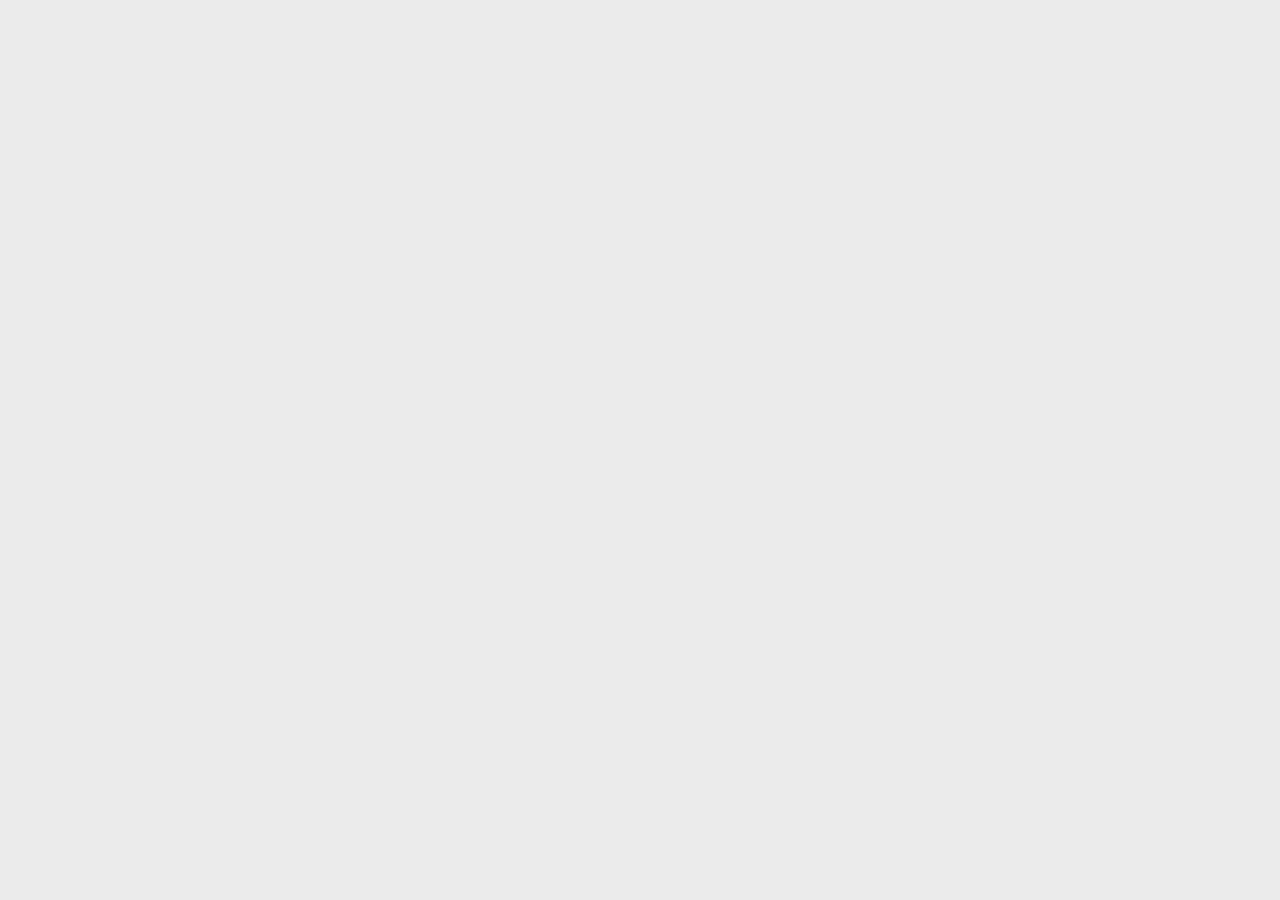
==== index.html @ 4464b905 "feat: add base styles (Sun, 08 Oct 2023 11:17:36 +0700)" ====
<!DOCTYPE html>
<html lang="en">

<head>
  <meta charset="UTF-8">
  <meta name="viewport" content="width=device-width, initial-scale=1.0">
  <link rel="stylesheet" href="styles/style.css">
  <title>KC News</title>
</head>

<body>

</body>

</html>
---- styles/style.css ----
@import "base.css";
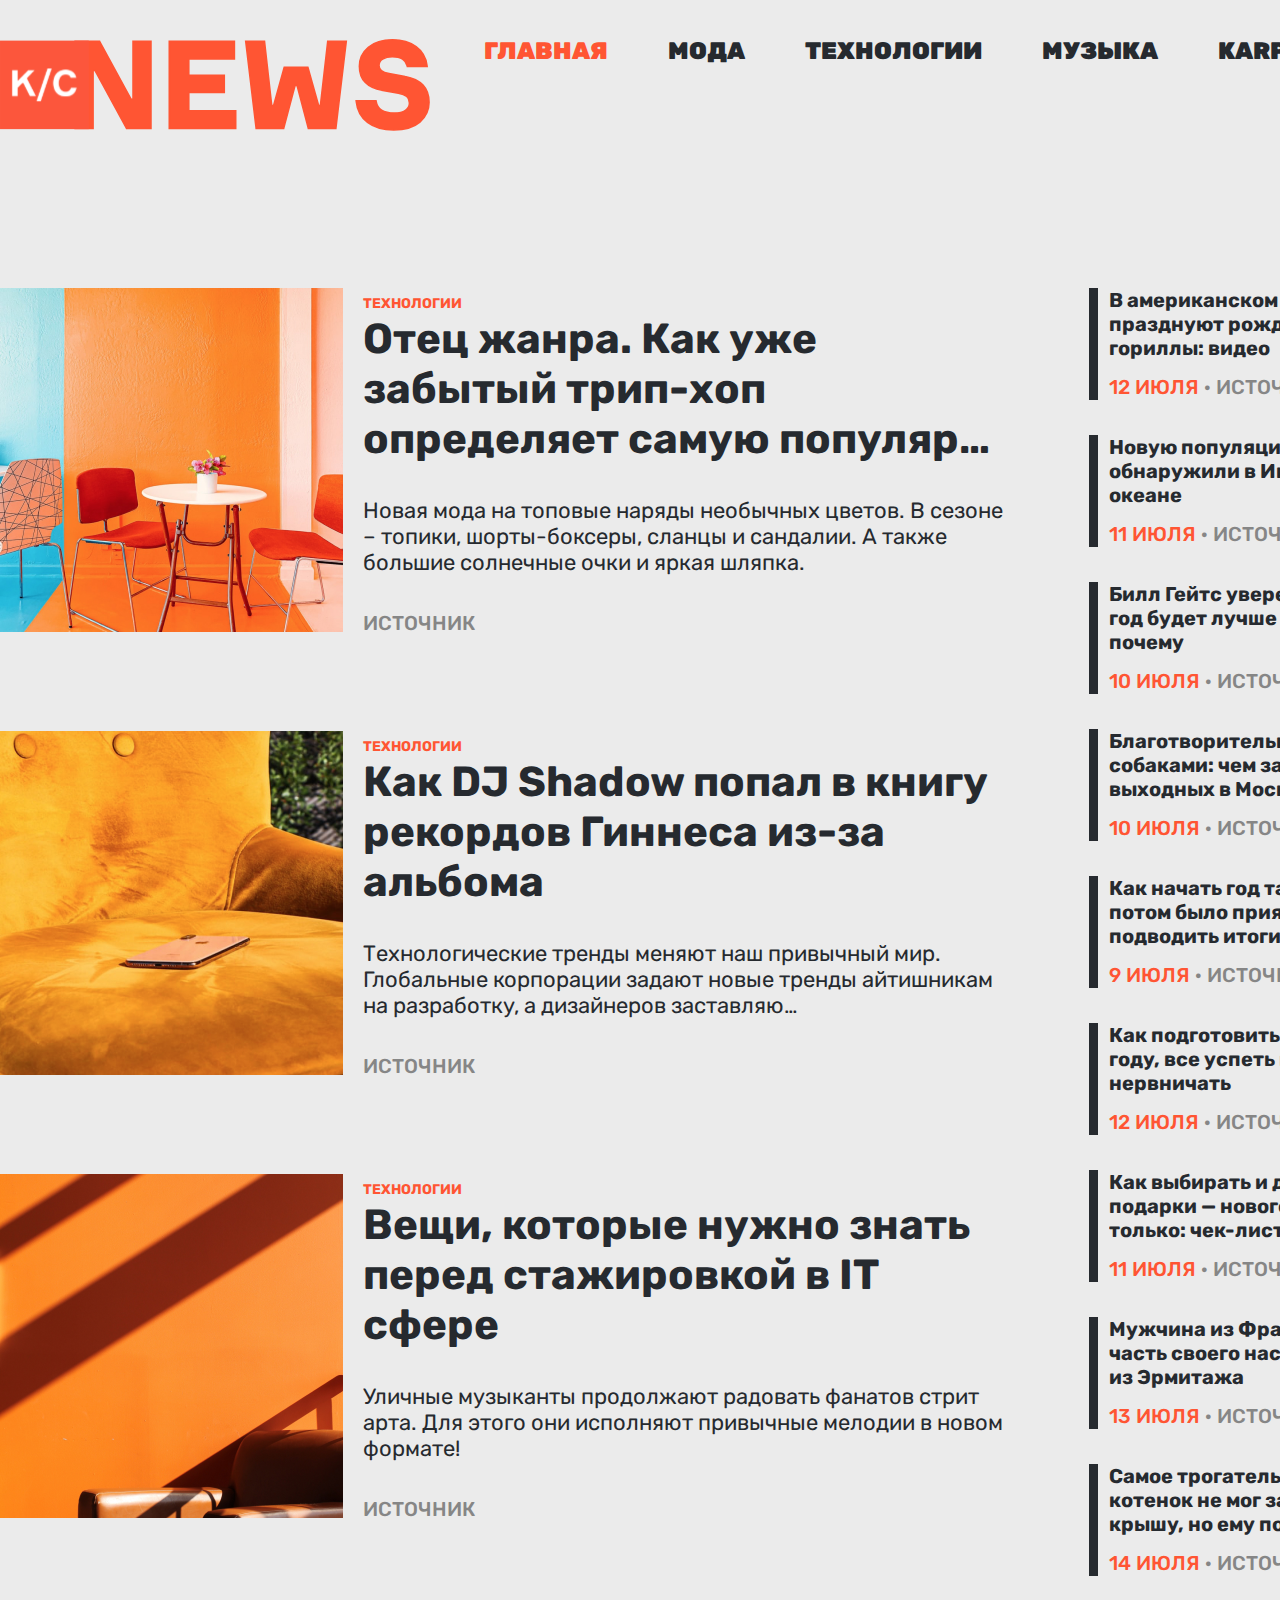
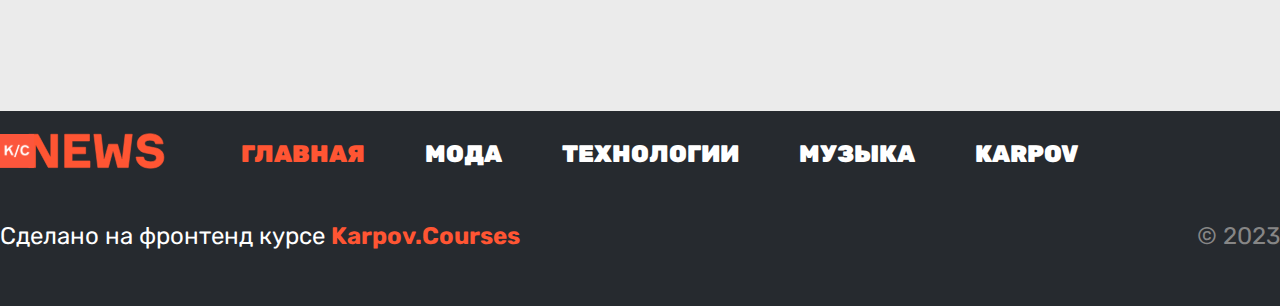
==== commit 2251966c: "feat: add main page (Sun, 08 Oct 2023 22:12:19 +0700)" ====
--- a/index.html
+++ b/index.html
@@ -9,7 +9,242 @@
 </head>
 
 <body>
-
+  <header class="header">
+    <div class="container grid">
+      <a href="#!" class="header__logo logo">
+        <img class="logo__img" src="img/logo.svg" alt="Логотип Karpov News">
+      </a>
+
+      <nav class="navigation">
+        <ul class="navigation__list">
+          <li class="navigation__item"><a href="#!"
+              class="navigation__link navigation__link_active">Главная</a>
+          </li>
+          <li class="navigation__item"><a href="#!"
+              class="navigation__link">Мода</a>
+          </li>
+          <li class="navigation__item"><a href="#!"
+              class="navigation__link">Технологии</a>
+          </li>
+          <li class="navigation__item"><a href="#!"
+              class="navigation__link">Музыка</a>
+          </li>
+          <li class="navigation__item"><a href="#!"
+              class="navigation__link">Karpov</a>
+          </li>
+        </ul>
+      </nav>
+    </div>
+  </header>
+
+  <main class="main">
+    <section class="article">
+      <div class="container grid">
+        <section class="article__big_column">
+
+          <article class="main-article">
+            <div class="main-article__image-container">
+              <img class="main-article__img" src="img/image.jpg"
+                alt="Фото новости">
+            </div>
+
+            <div class="main-article__content">
+              <span
+                class="article__category main-article__category">Технологии</span>
+              <h2 class="main-article__title">Отец жанра. Как уже забытый
+                трип-хоп определяет самую популяр…</h2>
+              <p class="main-article__text">Новая мода на топовые наряды
+                необычных цветов. В сезоне – топики, шорты-боксеры, сланцы и
+                сандалии. А также большие солнечные очки и яркая шляпка.</p>
+              <span class="article__source main-article__source">Источник</span>
+            </div>
+          </article>
+
+          <article class="main-article">
+            <div class="main-article__image-container">
+              <img class="main-article__img" src="img/image2.jpg"
+                alt="Фото новости">
+            </div>
+
+            <div class="main-article__content">
+              <span
+                class="article__category main-article__category">Технологии</span>
+              <h2 class="main-article__title">Как DJ Shadow попал в книгу
+                рекордов Гиннеса из-за альбома</h2>
+              <p class="main-article__text">Технологические тренды меняют наш
+                привычный мир. Глобальные корпорации задают новые тренды
+                айтишникам на разработку, а дизайнеров заставляю…</p>
+              <span class="article__source main-article__source">Источник</span>
+            </div>
+          </article>
+
+          <article class="main-article">
+            <div class="main-article__image-container">
+              <img class="main-article__img" src="img/image3.jpg"
+                alt="Фото новости">
+            </div>
+
+            <div class="main-article__content">
+              <span
+                class="article__category main-article__category">Технологии</span>
+              <h2 class="main-article__title">Вещи, которые нужно знать перед
+                стажировкой в IT сфере</h2>
+              <p class="main-article__text">Уличные музыканты продолжают
+                радовать фанатов стрит арта. Для этого они исполняют привычные
+                мелодии в новом формате!</p>
+              <span class="article__source main-article__source">Источник</span>
+            </div>
+          </article>
+
+        </section>
+
+        <section class="article__small_column">
+          <article class="small-article">
+            <h2 class="small-article__title">
+              В американском зоопарке празднуют рождение гориллы: видео
+            </h2>
+            <p class="small-article__caption">
+              <span class="article__date small-article__date">12 июля</span>
+              <span
+                class="article__source small-article__source">Источник</span>
+            </p>
+          </article>
+
+          <article class="small-article">
+            <h2 class="small-article__title">
+              Новую популяцию синих китов обнаружили в Индийском океане
+            </h2>
+            <p class="small-article__caption">
+              <span class="article__date small-article__date">11 июля</span>
+              <span
+                class="article__source small-article__source">Источник</span>
+            </p>
+          </article>
+
+          <article class="small-article">
+            <h2 class="small-article__title">
+              Билл Гейтс уверен, что 2021 год будет лучше 2020-го. И вот почему
+            </h2>
+            <p class="small-article__caption">
+              <span class="article__date small-article__date">10 июля</span>
+              <span
+                class="article__source small-article__source">Источник</span>
+            </p>
+          </article>
+
+          <article class="small-article">
+            <h2 class="small-article__title">
+              Благотворительный забег с собаками: чем заняться на выходных в
+              Москве
+            </h2>
+            <p class="small-article__caption">
+              <span class="article__date small-article__date">10 июля</span>
+              <span
+                class="article__source small-article__source">Источник</span>
+            </p>
+          </article>
+
+          <article class="small-article">
+            <h2 class="small-article__title">
+              Как начать год так, чтобы потом было приятно подводить итоги:
+              чек-лист
+            </h2>
+            <p class="small-article__caption">
+              <span class="article__date small-article__date">9 июля</span>
+              <span
+                class="article__source small-article__source">Источник</span>
+            </p>
+          </article>
+
+          <article class="small-article">
+            <h2 class="small-article__title">
+              Как подготовиться к Новому году, все успеть и не нервничать
+            </h2>
+            <p class="small-article__caption">
+              <span class="article__date small-article__date">12 июля</span>
+              <span
+                class="article__source small-article__source">Источник</span>
+            </p>
+          </article>
+
+          <article class="small-article">
+            <h2 class="small-article__title">
+              Как выбирать и дарить подарки — новогодние и не только: чек-лист
+              Esquire
+            </h2>
+            <p class="small-article__caption">
+              <span class="article__date small-article__date">11 июля</span>
+              <span
+                class="article__source small-article__source">Источник</span>
+            </p>
+          </article>
+
+          <article class="small-article">
+            <h2 class="small-article__title">
+              Мужчина из Франции завещал часть своего наследства котам из
+              Эрмитажа
+            </h2>
+            <p class="small-article__caption">
+              <span class="article__date small-article__date">13 июля</span>
+              <span
+                class="article__source small-article__source">Источник</span>
+            </p>
+          </article>
+
+          <article class="small-article">
+            <h2 class="small-article__title">
+              Самое трогательное видео дня: котенок не мог забраться на крышу,
+              но ему помогла другая…
+            </h2>
+            <p class="small-article__caption">
+              <span class="article__date small-article__date">14 июля</span>
+              <span
+                class="article__source small-article__source">Источник</span>
+            </p>
+          </article>
+        </section>
+      </div>
+    </section>
+  </main>
+
+  <footer class="footer">
+    <div class="container">
+
+      <div class="footer__column footer__column_top grid">
+        <a href="#!" class="footer__logo logo">
+          <img class="footer__img logo__img" src="img/logo.svg"
+            alt="Логотип Karpov News">
+        </a>
+
+        <div class="footer__navigation navigation">
+          <ul class="navigation__list">
+            <li class="navigation__item"><a href="#!"
+                class="navigation__link navigation__link_active">Главная</a>
+            </li>
+            <li class="navigation__item"><a href="#!"
+                class="navigation__link">Мода</a>
+            </li>
+            <li class="navigation__item"><a href="#!"
+                class="navigation__link">Технологии</a>
+            </li>
+            <li class="navigation__item"><a href="#!"
+                class="navigation__link">Музыка</a>
+            </li>
+            <li class="navigation__item"><a href="#!"
+                class="navigation__link">Karpov</a>
+            </li>
+          </ul>
+        </div>
+      </div>
+
+      <div class="footer__column footer__column_bottom">
+        <p class="footer__text">Сделано на фронтенд курсе <a
+            class="footer__link" href="https://carpov.courses/frontend"
+            target="_blank">Karpov.Courses</a></p>
+        <p class="footer__copyright">&copy; 2023</p>
+      </div>
+    </div>
+  </footer>
 </body>
 
 </html>--- a/styles/style.css
+++ b/styles/style.css
@@ -1 +1,9 @@
+@import "normalize.css";
 @import "base.css";
+@import "header.css";
+@import "logo.css";
+@import "navigation.css";
+@import "article.css";
+@import "main-article.css";
+@import "small-article.css";
+@import "footer.css";
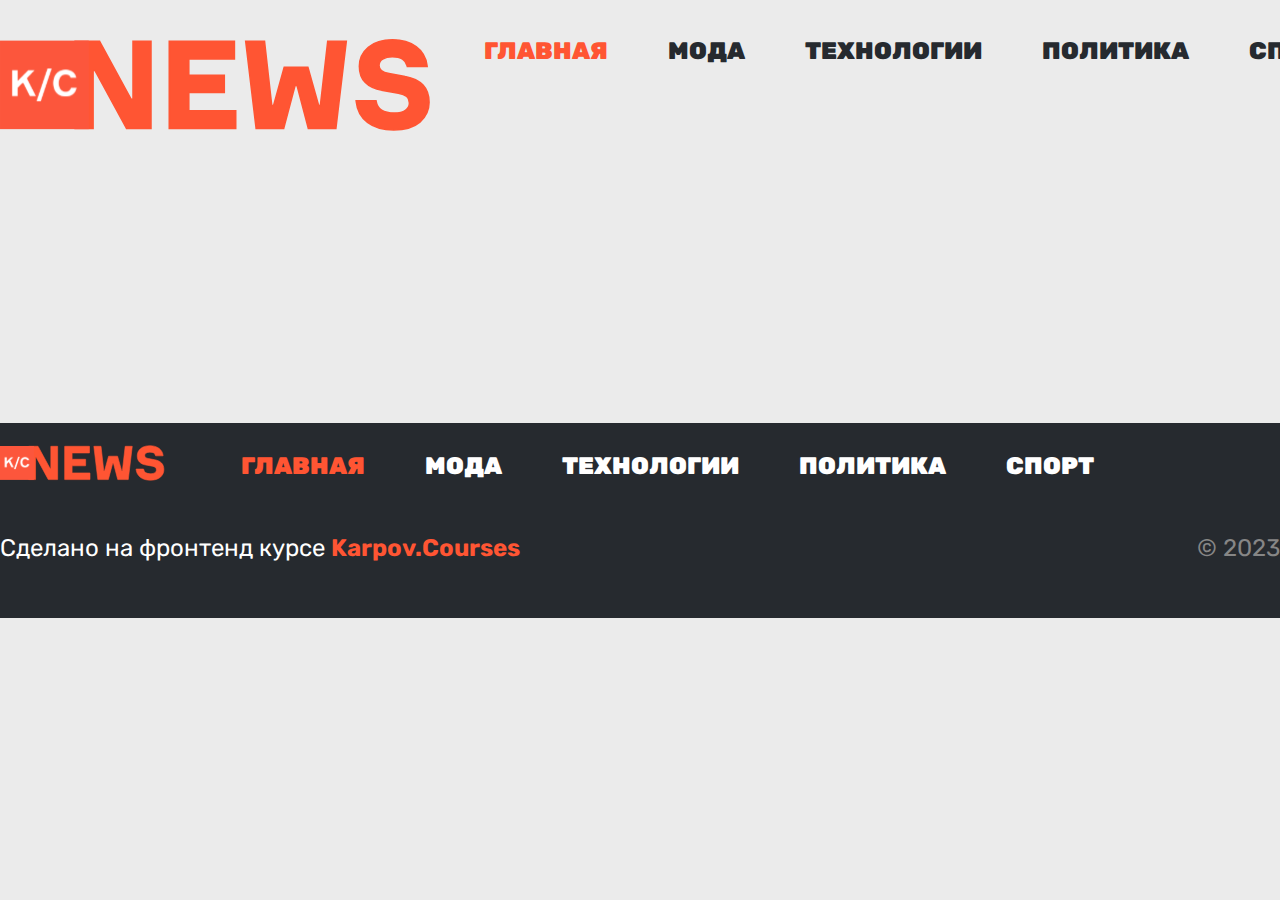
==== commit f0506958: "feat: add data server (Wed, 11 Oct 2023 13:52:27 +0700)" ====
--- a/index.html
+++ b/index.html
@@ -1,9 +1,17 @@
 <!DOCTYPE html>
-<html lang="en">
+<html lang="ru">
 
 <head>
   <meta charset="UTF-8">
   <meta name="viewport" content="width=device-width, initial-scale=1.0">
+  <link rel="preload" href="fonts/rubik-v28-cyrillic_latin-regular.woff2"
+    as="font" type="font/woff2" crossorigin>
+  <link rel="preload" href="fonts/rubik-v28-cyrillic_latin-500.woff2" as="font"
+    type="font/woff2" crossorigin>
+  <link rel="preload" href="fonts/rubik-v28-cyrillic_latin-700.woff2" as="font"
+    type="font/woff2" crossorigin>
+  <link rel="preload" href="fonts/rubik-v28-cyrillic_latin-900.woff2" as="font"
+    type="font/woff2" crossorigin>
   <link rel="stylesheet" href="styles/style.css">
   <title>KC News</title>
 </head>
@@ -11,26 +19,26 @@
 <body>
   <header class="header">
     <div class="container grid">
-      <a href="#!" class="header__logo logo">
+      <a href="./index.html" class="header__logo logo">
         <img class="logo__img" src="img/logo.svg" alt="Логотип Karpov News">
       </a>
 
       <nav class="navigation">
         <ul class="navigation__list">
-          <li class="navigation__item"><a href="#!"
+          <li class="navigation__item"><a href="./index.html"
               class="navigation__link navigation__link_active">Главная</a>
           </li>
-          <li class="navigation__item"><a href="#!"
+          <li class="navigation__item"><a href="./fashion.html"
               class="navigation__link">Мода</a>
           </li>
-          <li class="navigation__item"><a href="#!"
+          <li class="navigation__item"><a href="./tech.html"
               class="navigation__link">Технологии</a>
           </li>
-          <li class="navigation__item"><a href="#!"
-              class="navigation__link">Музыка</a>
+          <li class="navigation__item"><a href="./politics.html"
+              class="navigation__link">Политика</a>
           </li>
-          <li class="navigation__item"><a href="#!"
-              class="navigation__link">Karpov</a>
+          <li class="navigation__item"><a href="./sport.html"
+              class="navigation__link">Спорт</a>
           </li>
         </ul>
       </nav>
@@ -40,169 +48,9 @@
   <main class="main">
     <section class="article">
       <div class="container grid">
-        <section class="article__big_column">
+        <section class="article__big_column"></section>
 
-          <article class="main-article">
-            <div class="main-article__image-container">
-              <img class="main-article__img" src="img/image.jpg"
-                alt="Фото новости">
-            </div>
-
-            <div class="main-article__content">
-              <span
-                class="article__category main-article__category">Технологии</span>
-              <h2 class="main-article__title">Отец жанра. Как уже забытый
-                трип-хоп определяет самую популяр…</h2>
-              <p class="main-article__text">Новая мода на топовые наряды
-                необычных цветов. В сезоне – топики, шорты-боксеры, сланцы и
-                сандалии. А также большие солнечные очки и яркая шляпка.</p>
-              <span class="article__source main-article__source">Источник</span>
-            </div>
-          </article>
-
-          <article class="main-article">
-            <div class="main-article__image-container">
-              <img class="main-article__img" src="img/image2.jpg"
-                alt="Фото новости">
-            </div>
-
-            <div class="main-article__content">
-              <span
-                class="article__category main-article__category">Технологии</span>
-              <h2 class="main-article__title">Как DJ Shadow попал в книгу
-                рекордов Гиннеса из-за альбома</h2>
-              <p class="main-article__text">Технологические тренды меняют наш
-                привычный мир. Глобальные корпорации задают новые тренды
-                айтишникам на разработку, а дизайнеров заставляю…</p>
-              <span class="article__source main-article__source">Источник</span>
-            </div>
-          </article>
-
-          <article class="main-article">
-            <div class="main-article__image-container">
-              <img class="main-article__img" src="img/image3.jpg"
-                alt="Фото новости">
-            </div>
-
-            <div class="main-article__content">
-              <span
-                class="article__category main-article__category">Технологии</span>
-              <h2 class="main-article__title">Вещи, которые нужно знать перед
-                стажировкой в IT сфере</h2>
-              <p class="main-article__text">Уличные музыканты продолжают
-                радовать фанатов стрит арта. Для этого они исполняют привычные
-                мелодии в новом формате!</p>
-              <span class="article__source main-article__source">Источник</span>
-            </div>
-          </article>
-
-        </section>
-
-        <section class="article__small_column">
-          <article class="small-article">
-            <h2 class="small-article__title">
-              В американском зоопарке празднуют рождение гориллы: видео
-            </h2>
-            <p class="small-article__caption">
-              <span class="article__date small-article__date">12 июля</span>
-              <span
-                class="article__source small-article__source">Источник</span>
-            </p>
-          </article>
-
-          <article class="small-article">
-            <h2 class="small-article__title">
-              Новую популяцию синих китов обнаружили в Индийском океане
-            </h2>
-            <p class="small-article__caption">
-              <span class="article__date small-article__date">11 июля</span>
-              <span
-                class="article__source small-article__source">Источник</span>
-            </p>
-          </article>
-
-          <article class="small-article">
-            <h2 class="small-article__title">
-              Билл Гейтс уверен, что 2021 год будет лучше 2020-го. И вот почему
-            </h2>
-            <p class="small-article__caption">
-              <span class="article__date small-article__date">10 июля</span>
-              <span
-                class="article__source small-article__source">Источник</span>
-            </p>
-          </article>
-
-          <article class="small-article">
-            <h2 class="small-article__title">
-              Благотворительный забег с собаками: чем заняться на выходных в
-              Москве
-            </h2>
-            <p class="small-article__caption">
-              <span class="article__date small-article__date">10 июля</span>
-              <span
-                class="article__source small-article__source">Источник</span>
-            </p>
-          </article>
-
-          <article class="small-article">
-            <h2 class="small-article__title">
-              Как начать год так, чтобы потом было приятно подводить итоги:
-              чек-лист
-            </h2>
-            <p class="small-article__caption">
-              <span class="article__date small-article__date">9 июля</span>
-              <span
-                class="article__source small-article__source">Источник</span>
-            </p>
-          </article>
-
-          <article class="small-article">
-            <h2 class="small-article__title">
-              Как подготовиться к Новому году, все успеть и не нервничать
-            </h2>
-            <p class="small-article__caption">
-              <span class="article__date small-article__date">12 июля</span>
-              <span
-                class="article__source small-article__source">Источник</span>
-            </p>
-          </article>
-
-          <article class="small-article">
-            <h2 class="small-article__title">
-              Как выбирать и дарить подарки — новогодние и не только: чек-лист
-              Esquire
-            </h2>
-            <p class="small-article__caption">
-              <span class="article__date small-article__date">11 июля</span>
-              <span
-                class="article__source small-article__source">Источник</span>
-            </p>
-          </article>
-
-          <article class="small-article">
-            <h2 class="small-article__title">
-              Мужчина из Франции завещал часть своего наследства котам из
-              Эрмитажа
-            </h2>
-            <p class="small-article__caption">
-              <span class="article__date small-article__date">13 июля</span>
-              <span
-                class="article__source small-article__source">Источник</span>
-            </p>
-          </article>
-
-          <article class="small-article">
-            <h2 class="small-article__title">
-              Самое трогательное видео дня: котенок не мог забраться на крышу,
-              но ему помогла другая…
-            </h2>
-            <p class="small-article__caption">
-              <span class="article__date small-article__date">14 июля</span>
-              <span
-                class="article__source small-article__source">Источник</span>
-            </p>
-          </article>
-        </section>
+        <section class="article__small_column"></section>
       </div>
     </section>
   </main>
@@ -218,20 +66,20 @@
 
         <div class="footer__navigation navigation">
           <ul class="navigation__list">
-            <li class="navigation__item"><a href="#!"
+            <li class="navigation__item"><a href="./index.html"
                 class="navigation__link navigation__link_active">Главная</a>
             </li>
-            <li class="navigation__item"><a href="#!"
+            <li class="navigation__item"><a href="./fashion.html"
                 class="navigation__link">Мода</a>
             </li>
-            <li class="navigation__item"><a href="#!"
+            <li class="navigation__item"><a href="./tech.html"
                 class="navigation__link">Технологии</a>
             </li>
-            <li class="navigation__item"><a href="#!"
-                class="navigation__link">Музыка</a>
+            <li class="navigation__item"><a href="./politics.html"
+                class="navigation__link">Политика</a>
             </li>
-            <li class="navigation__item"><a href="#!"
-                class="navigation__link">Karpov</a>
+            <li class="navigation__item"><a href="./sport.html"
+                class="navigation__link">Спорт</a>
             </li>
           </ul>
         </div>
@@ -245,6 +93,11 @@
       </div>
     </div>
   </footer>
+
+  <script src="./js/script.js"></script>
+  <script>
+    renderNews();
+  </script>
 </body>
 
 </html>